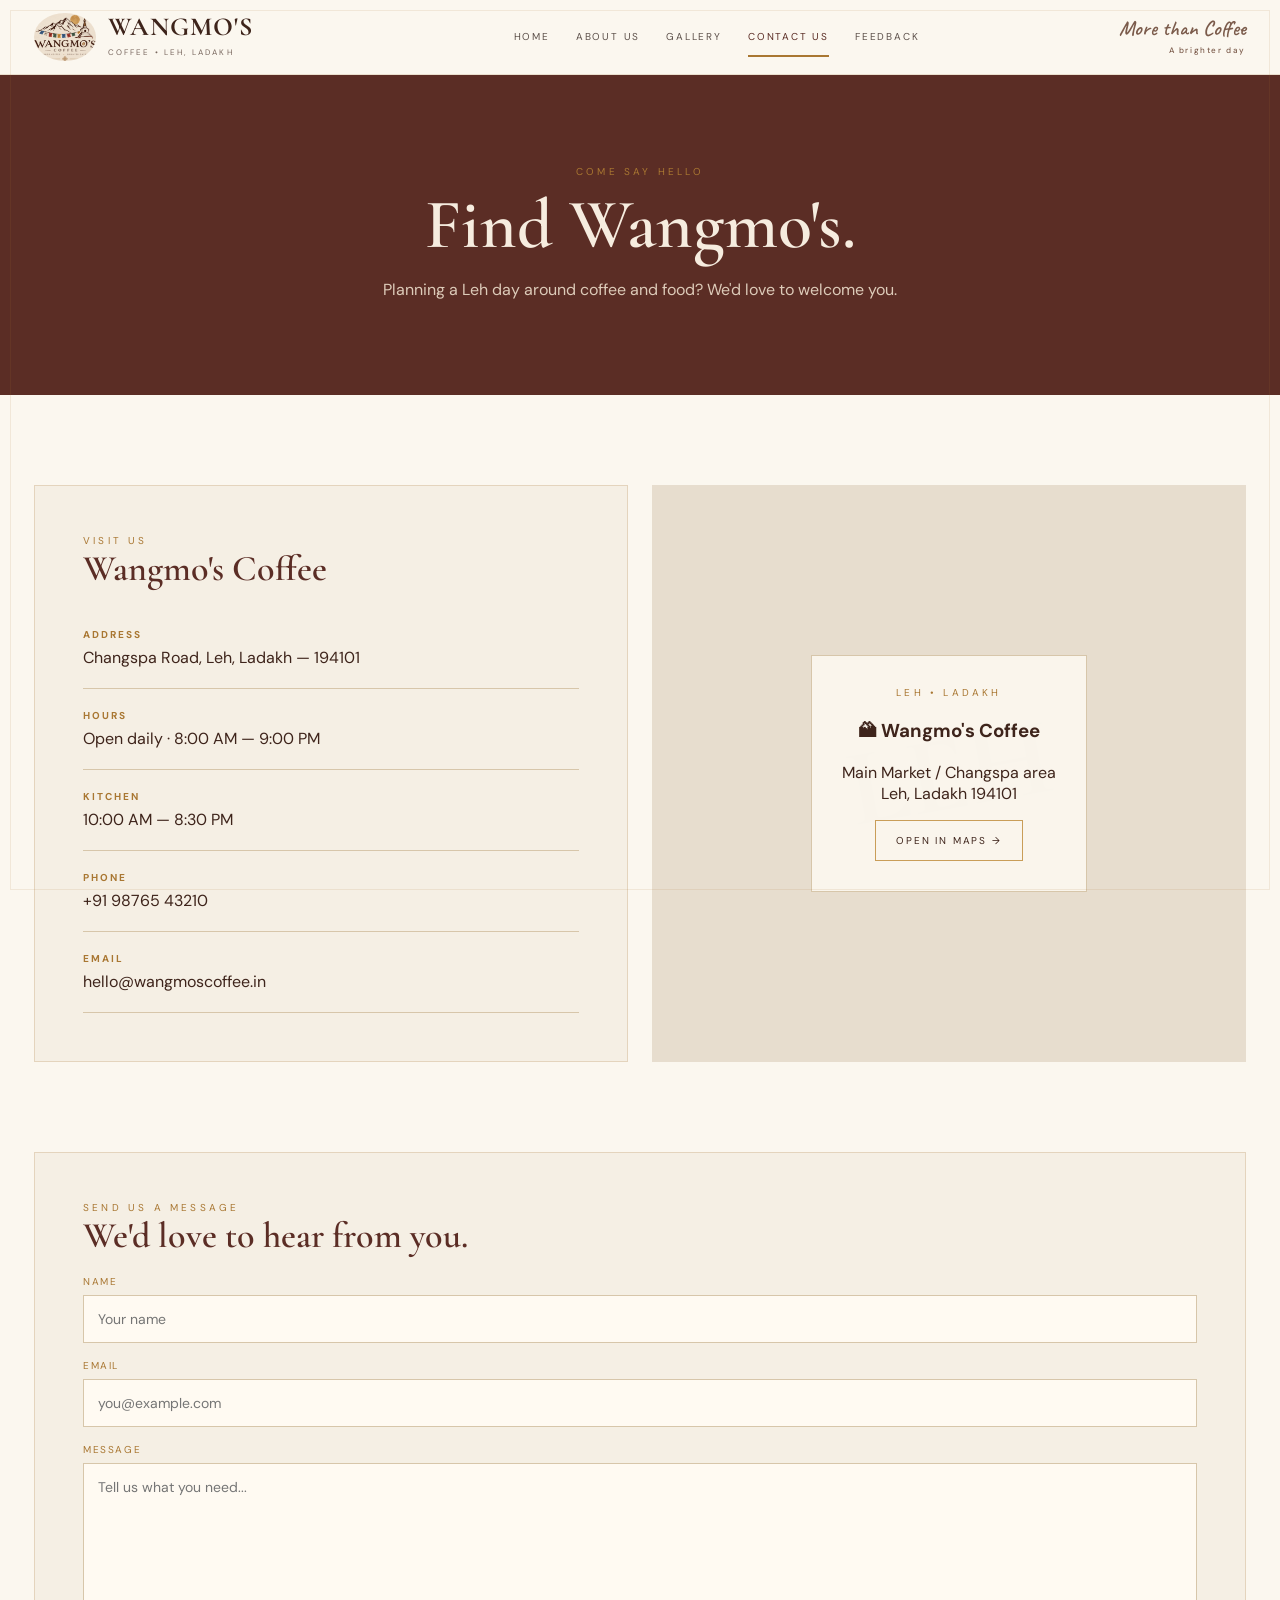
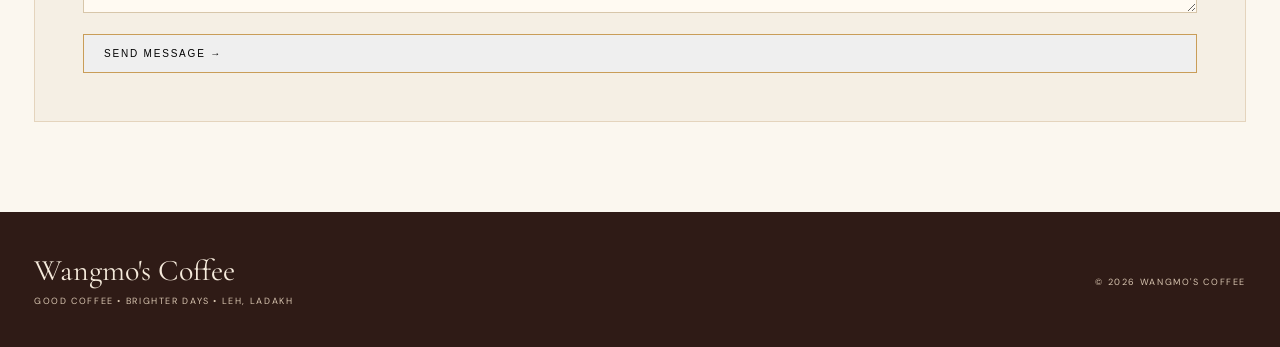
==== contact.html @ 64527d6b "Add files via upload" ====
<!doctype html><html lang="en"><head><meta charset="utf-8"><meta name="viewport" content="width=device-width,initial-scale=1"><title>Contact Us — Wangmo's Coffee</title><link rel="stylesheet" href="css/style.css"></head><body>
<header class="nav"><div class="nav-inner"><a class="brand" href="index.html"><img class="brand-mark" src="images/wangmos-logo.jpg" alt="Wangmo's Coffee"><div><div class="brand-name">WANGMO'S</div><div class="brand-sub">COFFEE • LEH, LADAKH</div></div></a><button class="menu-btn" aria-label="Open navigation">☰</button><nav class="links"><a href="index.html">Home</a><a href="about.html">About Us</a><a href="gallery.html">Gallery</a><a class="active" href="contact.html">Contact Us</a><a href="feedback.html">Feedback</a></nav><div class="tagline">More than Coffee<br><small>A brighter day</small></div></div></header>
<main><section class="page-hero"><div class="eyebrow">Come say hello</div><h1 class="page-title">Find Wangmo's.</h1><p>Planning a Leh day around coffee and food? We'd love to welcome you.</p></section><section class="section"><div class="contact-grid"><div class="panel"><div class="eyebrow">Visit us</div><h3>Wangmo's Coffee</h3><div class="contact-list"><div class="contact-row"><strong>Address</strong>Changspa Road, Leh, Ladakh — 194101</div><div class="contact-row"><strong>Hours</strong>Open daily · 8:00 AM — 9:00 PM</div><div class="contact-row"><strong>Kitchen</strong>10:00 AM — 8:30 PM</div><div class="contact-row"><strong>Phone</strong>+91 98765 43210</div><div class="contact-row"><strong>Email</strong>hello@wangmoscoffee.in</div></div></div><div class="map-box"><div class="map-card"><div class="eyebrow">Leh • Ladakh</div><h3>🏔 Wangmo's Coffee</h3><p>Main Market / Changspa area<br>Leh, Ladakh 194101</p><a class="btn" href="https://www.google.com/maps/search/?api=1&query=Wangmo%27s%20Coffee%20Leh%20Ladakh" target="_blank" rel="noopener">Open in Maps →</a></div></div></div></section><section class="section" style="padding-top:0"><div class="panel"><div class="eyebrow">Send us a message</div><h3>We'd love to hear from you.</h3><form class="form" id="contact-form"><div class="field"><label>Name</label><input required placeholder="Your name"></div><div class="field"><label>Email</label><input required type="email" placeholder="you@example.com"></div><div class="field"><label>Message</label><textarea required placeholder="Tell us what you need..."></textarea></div><button class="btn" type="submit">Send message →</button><div class="success" id="contact-success">Thanks! Your message has been received in this demo. Connect the form to your email service before launch.</div></form></div></section></main><footer><div class="footer-inner"><div><div class="footer-logo">Wangmo's Coffee</div><div class="footer-small">GOOD COFFEE • BRIGHTER DAYS • LEH, LADAKH</div></div><div class="footer-small">© <span data-year></span> WANGMO'S COFFEE</div></div></footer><script src="js/script.js"></script></body></html>
---- css/style.css ----
@import url('https://fonts.googleapis.com/css2?family=Cormorant+Garamond:wght@500;600;700&family=DM+Sans:wght@400;500;600&family=Caveat:wght@500;600&display=swap');
:root{--cream:#f5efe4;--paper:#fbf7ef;--ink:#3e241b;--brown:#5b2d25;--gold:#a97732;--muted:#78675e;--line:#d7c6aa;--white:#fffaf2}
*{box-sizing:border-box}html{scroll-behavior:smooth}body{margin:0;background:var(--paper);color:var(--ink);font-family:'DM Sans',sans-serif}a{color:inherit;text-decoration:none}img{max-width:100%;display:block}
body:before{content:'';position:fixed;inset:10px;border:1px solid rgba(169,119,50,.12);pointer-events:none;z-index:100}
.nav{position:sticky;top:0;z-index:50;background:rgba(251,247,239,.97);backdrop-filter:blur(12px);border-bottom:1px solid #eadfce}.nav-inner{max-width:1400px;margin:auto;padding:13px 34px;display:flex;align-items:center;gap:28px}.brand{display:flex;align-items:center;gap:12px;min-width:280px}.brand-mark{width:62px;height:48px;object-fit:cover;object-position:center 37%;border-radius:50%}.brand-name{font:700 26px/0.8 'Cormorant Garamond',serif;letter-spacing:.04em}.brand-sub{font-size:8px;letter-spacing:.26em;margin-top:9px;color:var(--muted)}
.links{display:flex;justify-content:center;gap:26px;flex:1}.links a{font-size:10px;letter-spacing:.18em;text-transform:uppercase;color:#5d514b;padding:12px 0;border-bottom:2px solid transparent}.links a:hover,.links a.active{border-color:var(--gold);color:var(--brown)}.tagline{font:600 21px/.9 Caveat,cursive;text-align:right;color:#7b5b4b}.tagline small{font:500 8px 'DM Sans';display:block;letter-spacing:.2em;margin-top:7px}.menu-btn{display:none;border:0;background:none;font-size:25px;color:var(--brown)}
.hero{max-width:1400px;margin:auto;display:grid;grid-template-columns:42% 58%;min-height:620px}.hero-copy{background:var(--brown);color:#f7eee1;padding:82px 7vw;position:relative;overflow:hidden}.hero-copy:before{content:'';position:absolute;width:180px;height:180px;border:1px solid rgba(201,158,85,.35);transform:rotate(45deg);left:-105px;top:130px}.kicker,.eyebrow{font-size:10px;letter-spacing:.32em;text-transform:uppercase;color:var(--gold)}.hero-copy .kicker{color:#e0bd79}.hero h1{font:700 clamp(58px,6.5vw,98px)/.8 'Cormorant Garamond',serif;margin:26px 0}.hero-copy p{max-width:490px;color:#e8d7c6;line-height:1.9;font-size:15px}.ornament{color:#d1a052;font-size:27px;margin:28px 0}.btn{display:inline-flex;align-items:center;gap:12px;padding:13px 20px;border:1px solid #c99d58;font-size:10px;letter-spacing:.18em;text-transform:uppercase;transition:.2s}.btn:hover{background:#c99d58;color:#321b15}.hero-image{min-height:620px;overflow:hidden}.hero-image img{width:100%;height:100%;object-fit:cover}
.section{max-width:1400px;margin:auto;padding:90px 34px}.section-head{text-align:center;max-width:760px;margin:0 auto 48px}.section-head h2,.page-title{font:600 58px/1 'Cormorant Garamond',serif;color:var(--brown);margin:12px 0 16px}.section-head p,.copy p{color:var(--muted);line-height:1.85}.cards{display:grid;grid-template-columns:repeat(3,1fr);gap:22px}.card{background:var(--cream);border:1px solid #e5d7c4;padding:32px;min-height:240px}.card .icon{font-size:28px;color:var(--gold);margin-bottom:18px}.card h3{font:600 30px 'Cormorant Garamond';margin:0 0 10px}.card p{color:var(--muted);line-height:1.7;font-size:14px}
.space-grid{display:grid;grid-template-columns:1.15fr .85fr;gap:22px}.space-grid img{height:100%;min-height:460px;object-fit:cover}.space-copy{background:#eee2d2;padding:55px}.space-copy h2{text-align:left}.detail-row{display:grid;grid-template-columns:repeat(2,1fr);gap:15px;margin-top:28px}.detail{padding:18px 0;border-top:1px solid var(--line);font-size:12px;letter-spacing:.08em}
.menu-section{background:#efe4d4}.menu-grid{max-width:1100px;margin:auto;display:grid;grid-template-columns:1fr 1fr;gap:48px}.menu-col h3{font:600 35px 'Cormorant Garamond';color:var(--brown);border-bottom:1px solid var(--line);padding-bottom:12px}.item{display:flex;justify-content:space-between;gap:20px;padding:15px 0;border-bottom:1px dashed #d9c7ad}.item-name{font:600 22px 'Cormorant Garamond'}.item-desc{display:block;font-size:12px;color:var(--muted);margin-top:4px;line-height:1.5}.price{font-size:13px;white-space:nowrap;color:var(--gold);font-weight:600}
.feature{background:var(--brown);color:#f6ecdf;padding:80px 34px;text-align:center}.feature h2{font:600 58px 'Cormorant Garamond';color:#f6ecdf;margin:12px}.feature p{max-width:650px;margin:auto;color:#ddcbb9;line-height:1.8}.quote{font:500 31px Caveat;color:#d9ad62;margin:25px}.page-hero{background:var(--brown);color:#f6ecdf;padding:90px 34px;text-align:center}.page-hero .page-title{color:#f6ecdf;font-size:70px}.page-hero p{max-width:650px;margin:0 auto;color:#ddcbb9;line-height:1.8}
.gallery{display:grid;grid-template-columns:repeat(3,1fr);gap:14px}.gallery figure{margin:0;position:relative;overflow:hidden;background:#e8dccb;min-height:300px}.gallery figure:first-child{grid-column:span 2;grid-row:span 2}.gallery img{width:100%;height:100%;min-height:300px;object-fit:cover;transition:.5s}.gallery figure:hover img{transform:scale(1.04)}.gallery figcaption{position:absolute;left:0;right:0;bottom:0;padding:30px 20px 16px;background:linear-gradient(transparent,rgba(47,27,22,.85));color:#fff;font:600 25px 'Cormorant Garamond'}
.about-grid,.contact-grid,.feedback-grid{display:grid;grid-template-columns:1fr 1fr;gap:24px}.panel{background:var(--cream);border:1px solid #e4d4bd;padding:48px}.panel h3{font:600 36px 'Cormorant Garamond';margin:0 0 18px;color:var(--brown)}.story-image{height:100%;min-height:500px;object-fit:cover}.facts{display:grid;grid-template-columns:1fr 1fr;margin-top:25px}.fact{border-top:1px solid var(--line);padding:18px 0;font-size:12px}.fact strong{display:block;font:600 25px 'Cormorant Garamond';color:var(--brown)}
.contact-list{display:grid;gap:0}.contact-row{padding:20px 0;border-bottom:1px solid var(--line)}.contact-row strong{display:block;text-transform:uppercase;font-size:10px;letter-spacing:.2em;color:var(--gold);margin-bottom:6px}.map-box{min-height:100%;background:#e7ddce;display:flex;align-items:center;justify-content:center;position:relative;overflow:hidden}.map-box:before{content:'LEH';position:absolute;font:700 110px 'Cormorant Garamond';color:rgba(91,45,37,.08);transform:rotate(-10deg)}.map-card{z-index:1;background:rgba(251,247,239,.94);padding:30px;text-align:center;border:1px solid var(--line)}
.form{display:grid;gap:16px}.field label{display:block;font-size:10px;letter-spacing:.16em;text-transform:uppercase;margin-bottom:7px;color:var(--gold)}.field input,.field textarea,.field select{width:100%;border:1px solid #d7c6aa;background:#fffaf2;padding:14px;font:14px 'DM Sans';color:var(--ink);outline:none}.field textarea{min-height:150px;resize:vertical}.field input:focus,.field textarea:focus,.field select:focus{border-color:var(--gold)}.rating{display:flex;gap:8px;flex-direction:row-reverse;justify-content:flex-end}.rating input{display:none}.rating label{font-size:28px;color:#cdb99a;cursor:pointer}.rating label:hover,.rating label:hover~label,.rating input:checked~label{color:var(--gold)}
footer{background:#2f1b16;color:#d8c5b0;padding:40px 34px}.footer-inner{max-width:1400px;margin:auto;display:flex;justify-content:space-between;gap:30px;align-items:center}.footer-logo{font:30px 'Cormorant Garamond';color:#f5eadb}.footer-small{font-size:9px;letter-spacing:.18em;margin-top:6px}.success{display:none;background:#e6ddc8;border:1px solid var(--gold);padding:15px;margin-top:15px;color:var(--brown)}
@media(max-width:900px){.links{display:none}.links.open{display:flex;position:absolute;left:0;right:0;top:74px;background:var(--paper);padding:18px 25px;flex-direction:column;gap:4px;border-bottom:1px solid var(--line)}.tagline{display:none}.menu-btn{display:block;margin-left:auto}.nav-inner{padding:12px 18px}.brand{min-width:0}.hero{grid-template-columns:1fr}.hero-image{min-height:420px;order:-1}.hero-copy{padding:65px 30px}.cards,.menu-grid,.about-grid,.contact-grid,.feedback-grid{grid-template-columns:1fr}.section{padding:65px 20px}.section-head h2,.feature h2{font-size:48px}.space-grid{grid-template-columns:1fr}.space-grid img{min-height:320px}.gallery{grid-template-columns:1fr 1fr}.gallery figure:first-child{grid-column:span 2;grid-row:span 1}.page-hero .page-title{font-size:56px}.footer-inner{flex-direction:column;align-items:flex-start}}
@media(max-width:550px){.gallery{grid-template-columns:1fr}.gallery figure:first-child{grid-column:span 1}.detail-row,.facts{grid-template-columns:1fr}.page-hero{padding:65px 20px}.page-hero .page-title{font-size:48px}}
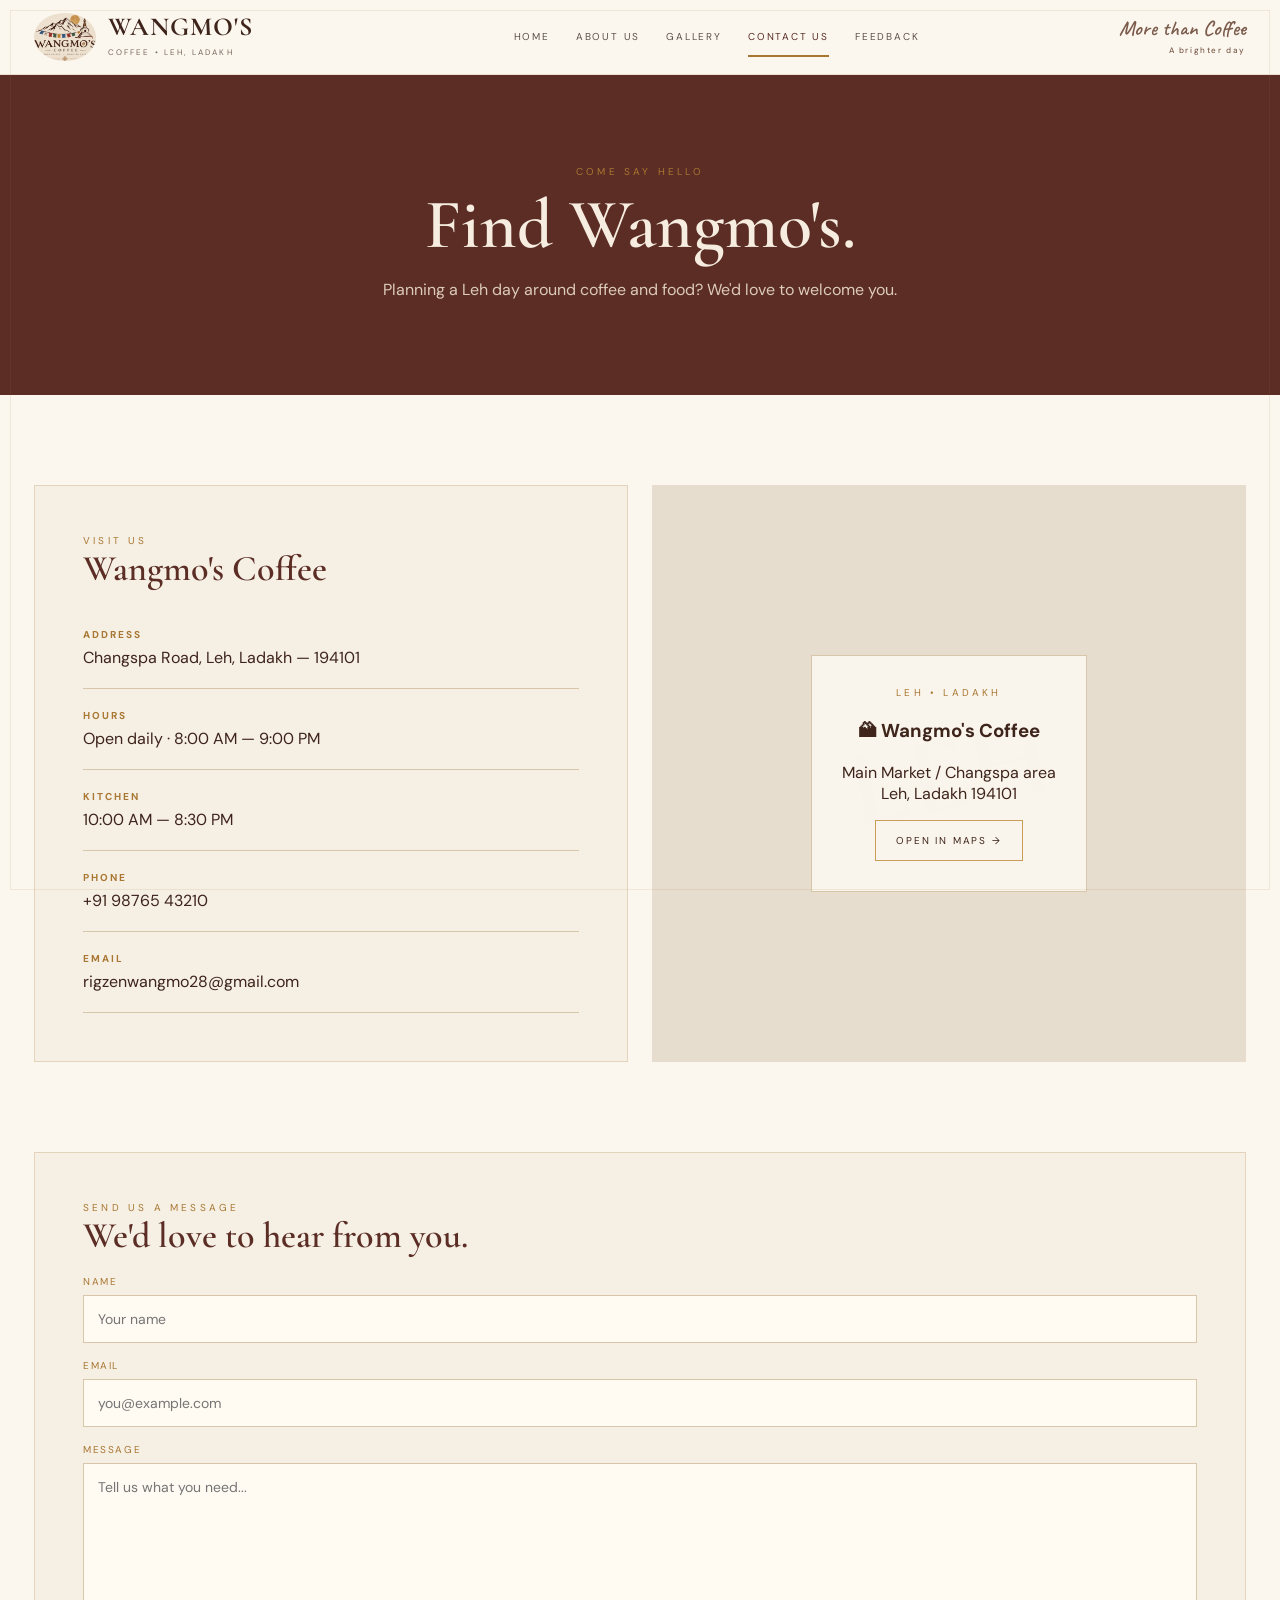
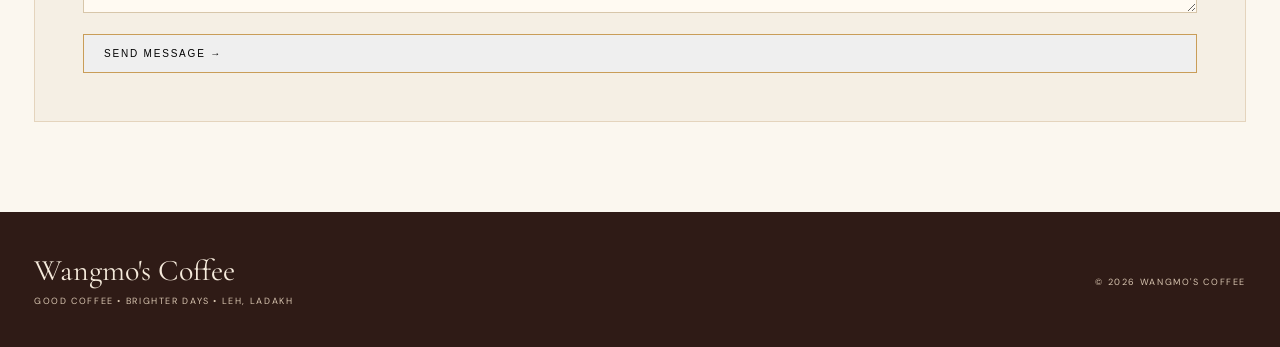
==== commit 323031bd: "Add files via upload" ====
--- a/contact.html
+++ b/contact.html
@@ -1,3 +1,3 @@
 <!doctype html><html lang="en"><head><meta charset="utf-8"><meta name="viewport" content="width=device-width,initial-scale=1"><title>Contact Us — Wangmo's Coffee</title><link rel="stylesheet" href="css/style.css"></head><body>
 <header class="nav"><div class="nav-inner"><a class="brand" href="index.html"><img class="brand-mark" src="images/wangmos-logo.jpg" alt="Wangmo's Coffee"><div><div class="brand-name">WANGMO'S</div><div class="brand-sub">COFFEE • LEH, LADAKH</div></div></a><button class="menu-btn" aria-label="Open navigation">☰</button><nav class="links"><a href="index.html">Home</a><a href="about.html">About Us</a><a href="gallery.html">Gallery</a><a class="active" href="contact.html">Contact Us</a><a href="feedback.html">Feedback</a></nav><div class="tagline">More than Coffee<br><small>A brighter day</small></div></div></header>
-<main><section class="page-hero"><div class="eyebrow">Come say hello</div><h1 class="page-title">Find Wangmo's.</h1><p>Planning a Leh day around coffee and food? We'd love to welcome you.</p></section><section class="section"><div class="contact-grid"><div class="panel"><div class="eyebrow">Visit us</div><h3>Wangmo's Coffee</h3><div class="contact-list"><div class="contact-row"><strong>Address</strong>Changspa Road, Leh, Ladakh — 194101</div><div class="contact-row"><strong>Hours</strong>Open daily · 8:00 AM — 9:00 PM</div><div class="contact-row"><strong>Kitchen</strong>10:00 AM — 8:30 PM</div><div class="contact-row"><strong>Phone</strong>+91 98765 43210</div><div class="contact-row"><strong>Email</strong>hello@wangmoscoffee.in</div></div></div><div class="map-box"><div class="map-card"><div class="eyebrow">Leh • Ladakh</div><h3>🏔 Wangmo's Coffee</h3><p>Main Market / Changspa area<br>Leh, Ladakh 194101</p><a class="btn" href="https://www.google.com/maps/search/?api=1&query=Wangmo%27s%20Coffee%20Leh%20Ladakh" target="_blank" rel="noopener">Open in Maps →</a></div></div></div></section><section class="section" style="padding-top:0"><div class="panel"><div class="eyebrow">Send us a message</div><h3>We'd love to hear from you.</h3><form class="form" id="contact-form"><div class="field"><label>Name</label><input required placeholder="Your name"></div><div class="field"><label>Email</label><input required type="email" placeholder="you@example.com"></div><div class="field"><label>Message</label><textarea required placeholder="Tell us what you need..."></textarea></div><button class="btn" type="submit">Send message →</button><div class="success" id="contact-success">Thanks! Your message has been received in this demo. Connect the form to your email service before launch.</div></form></div></section></main><footer><div class="footer-inner"><div><div class="footer-logo">Wangmo's Coffee</div><div class="footer-small">GOOD COFFEE • BRIGHTER DAYS • LEH, LADAKH</div></div><div class="footer-small">© <span data-year></span> WANGMO'S COFFEE</div></div></footer><script src="js/script.js"></script></body></html>
+<main><section class="page-hero"><div class="eyebrow">Come say hello</div><h1 class="page-title">Find Wangmo's.</h1><p>Planning a Leh day around coffee and food? We'd love to welcome you.</p></section><section class="section"><div class="contact-grid"><div class="panel"><div class="eyebrow">Visit us</div><h3>Wangmo's Coffee</h3><div class="contact-list"><div class="contact-row"><strong>Address</strong>Changspa Road, Leh, Ladakh — 194101</div><div class="contact-row"><strong>Hours</strong>Open daily · 8:00 AM — 9:00 PM</div><div class="contact-row"><strong>Kitchen</strong>10:00 AM — 8:30 PM</div><div class="contact-row"><strong>Phone</strong>+91 98765 43210</div><div class="contact-row"><strong>Email</strong>rigzenwangmo28@gmail.com</div></div></div><div class="map-box"><div class="map-card"><div class="eyebrow">Leh • Ladakh</div><h3>🏔 Wangmo's Coffee</h3><p>Main Market / Changspa area<br>Leh, Ladakh 194101</p><a class="btn" href="https://www.google.com/maps/search/?api=1&query=Wangmo%27s%20Coffee%20Leh%20Ladakh" target="_blank" rel="noopener">Open in Maps →</a></div></div></div></section><section class="section" style="padding-top:0"><div class="panel"><div class="eyebrow">Send us a message</div><h3>We'd love to hear from you.</h3><form class="form" id="contact-form"><div class="field"><label>Name</label><input required placeholder="Your name"></div><div class="field"><label>Email</label><input required type="email" placeholder="you@example.com"></div><div class="field"><label>Message</label><textarea required placeholder="Tell us what you need..."></textarea></div><button class="btn" type="submit">Send message →</button><div class="success" id="contact-success">Thanks! Your message has been received in this demo. Connect the form to your email service before launch.</div></form></div></section></main><footer><div class="footer-inner"><div><div class="footer-logo">Wangmo's Coffee</div><div class="footer-small">GOOD COFFEE • BRIGHTER DAYS • LEH, LADAKH</div></div><div class="footer-small">© <span data-year></span> WANGMO'S COFFEE</div></div></footer><script src="js/script.js"></script></body></html>
